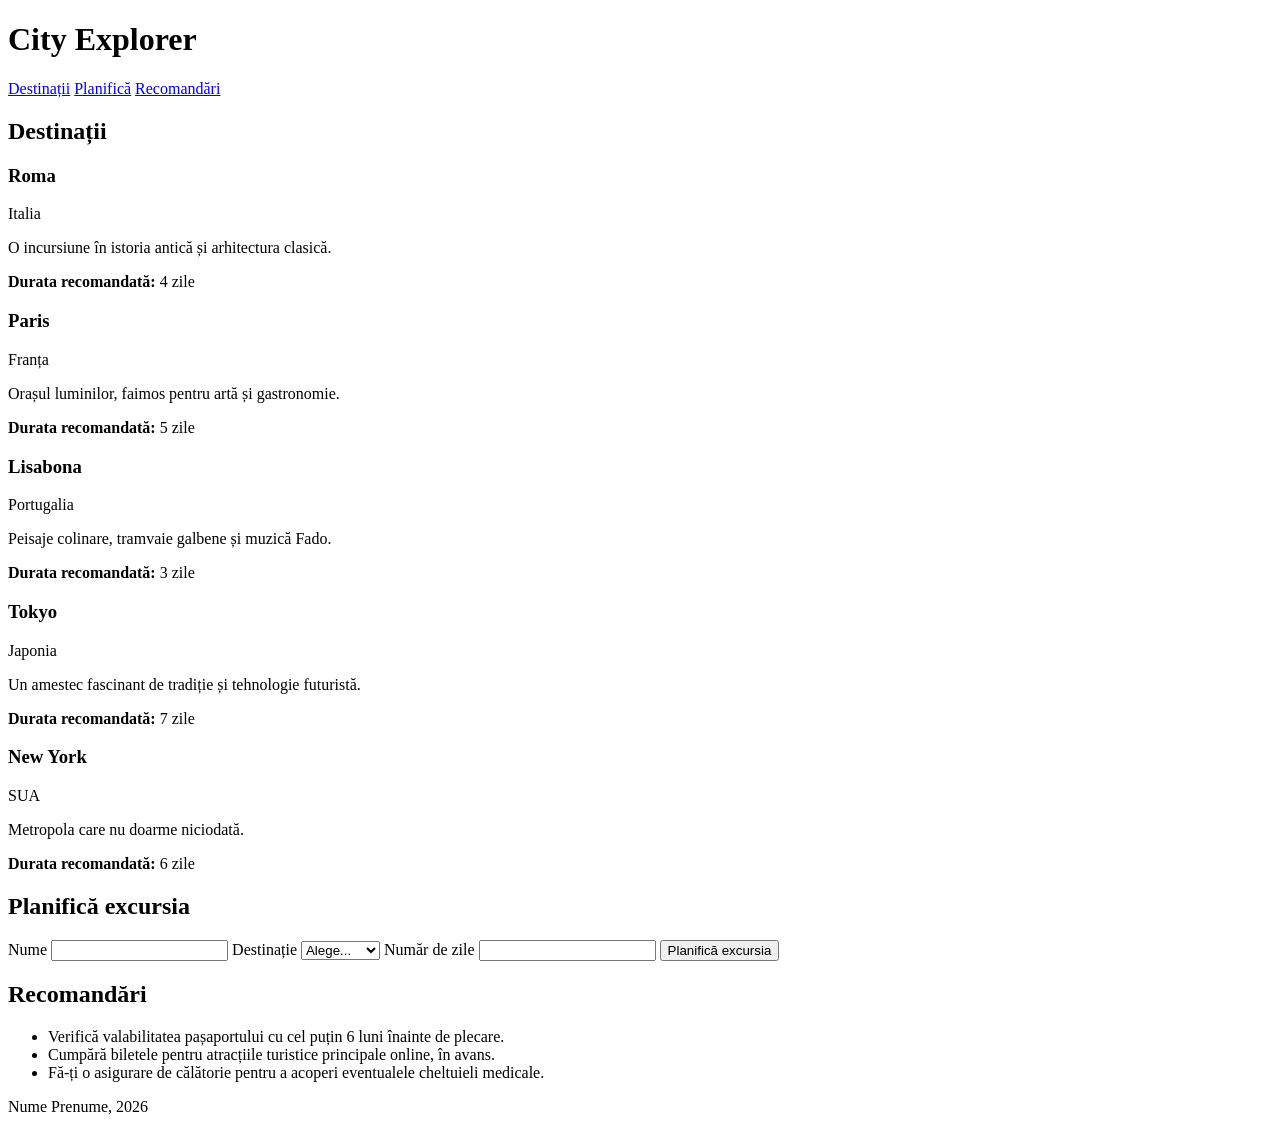
==== city-explorer/index.html @ 70cc8f63 "structura HTML pentru macheta" ====
<!DOCTYPE html>
<html lang="ro">
<head>
    <meta charset="UTF-8">
    <meta name="viewport" content="width=device-width, initial-scale=1.0">
    <title>City Explorer</title>
    <link rel="stylesheet" href="css/style.css">
</head>
<body>
    <header class="site-header">
        <h1>City Explorer</h1>
        <nav class="menu">
            <a href="#destinatii">Destinații</a>
            <a href="#planifica">Planifică</a>
            <a href="#recomandari">Recomandări</a>
        </nav>
    </header>
    
    <main>
        <section id="destinatii">
            <h2>Destinații</h2>
            <div class="cards">
                <article class="card">
                    <h3>Roma</h3>
                    <p>Italia</p>
                    <p>O incursiune în istoria antică și arhitectura clasică.</p>
                    <p><strong>Durata recomandată:</strong> 4 zile</p>
                </article>
                <article class="card">
                    <h3>Paris</h3>
                    <p>Franța</p>
                    <p>Orașul luminilor, faimos pentru artă și gastronomie.</p>
                    <p><strong>Durata recomandată:</strong> 5 zile</p>
                </article>
                <article class="card featured">
                    <h3>Lisabona</h3>
                    <p>Portugalia</p>
                    <p>Peisaje colinare, tramvaie galbene și muzică Fado.</p>
                    <p><strong>Durata recomandată:</strong> 3 zile</p>
                </article>
                <article class="card">
                    <h3>Tokyo</h3>
                    <p>Japonia</p>
                    <p>Un amestec fascinant de tradiție și tehnologie futuristă.</p>
                    <p><strong>Durata recomandată:</strong> 7 zile</p>
                </article>
                <article class="card">
                    <h3>New York</h3>
                    <p>SUA</p>
                    <p>Metropola care nu doarme niciodată.</p>
                    <p><strong>Durata recomandată:</strong> 6 zile</p>
                </article>
            </div>
        </section>
        
        <section id="planifica">
            <h2>Planifică excursia</h2>
            <form class="plan-form">
                <label for="name">Nume</label>
                <input id="name" name="name" type="text">
                
                <label for="destination">Destinație</label>
                <select id="destination" name="destination">
                    <option value="">Alege...</option>
                    <option value="Roma">Roma</option>
                    <option value="Paris">Paris</option>
                    <option value="Lisabona">Lisabona</option>
                    <option value="Tokyo">Tokyo</option>
                    <option value="New York">New York</option>
                </select>
                
                <label for="days">Număr de zile</label>
                <input id="days" name="days" type="number">
                
                <button type="submit">Planifică excursia</button>
            </form>
        </section>

        <section id="recomandari">
            <h2>Recomandări</h2>
            <ul>
                <li>Verifică valabilitatea pașaportului cu cel puțin 6 luni înainte de plecare.</li>
                <li>Cumpără biletele pentru atracțiile turistice principale online, în avans.</li>
                <li>Fă-ți o asigurare de călătorie pentru a acoperi eventualele cheltuieli medicale.</li>
            </ul>
        </section>
    </main>
    
    <footer class="site-footer">
        Nume Prenume, 2026
    </footer>
</body>
</html>
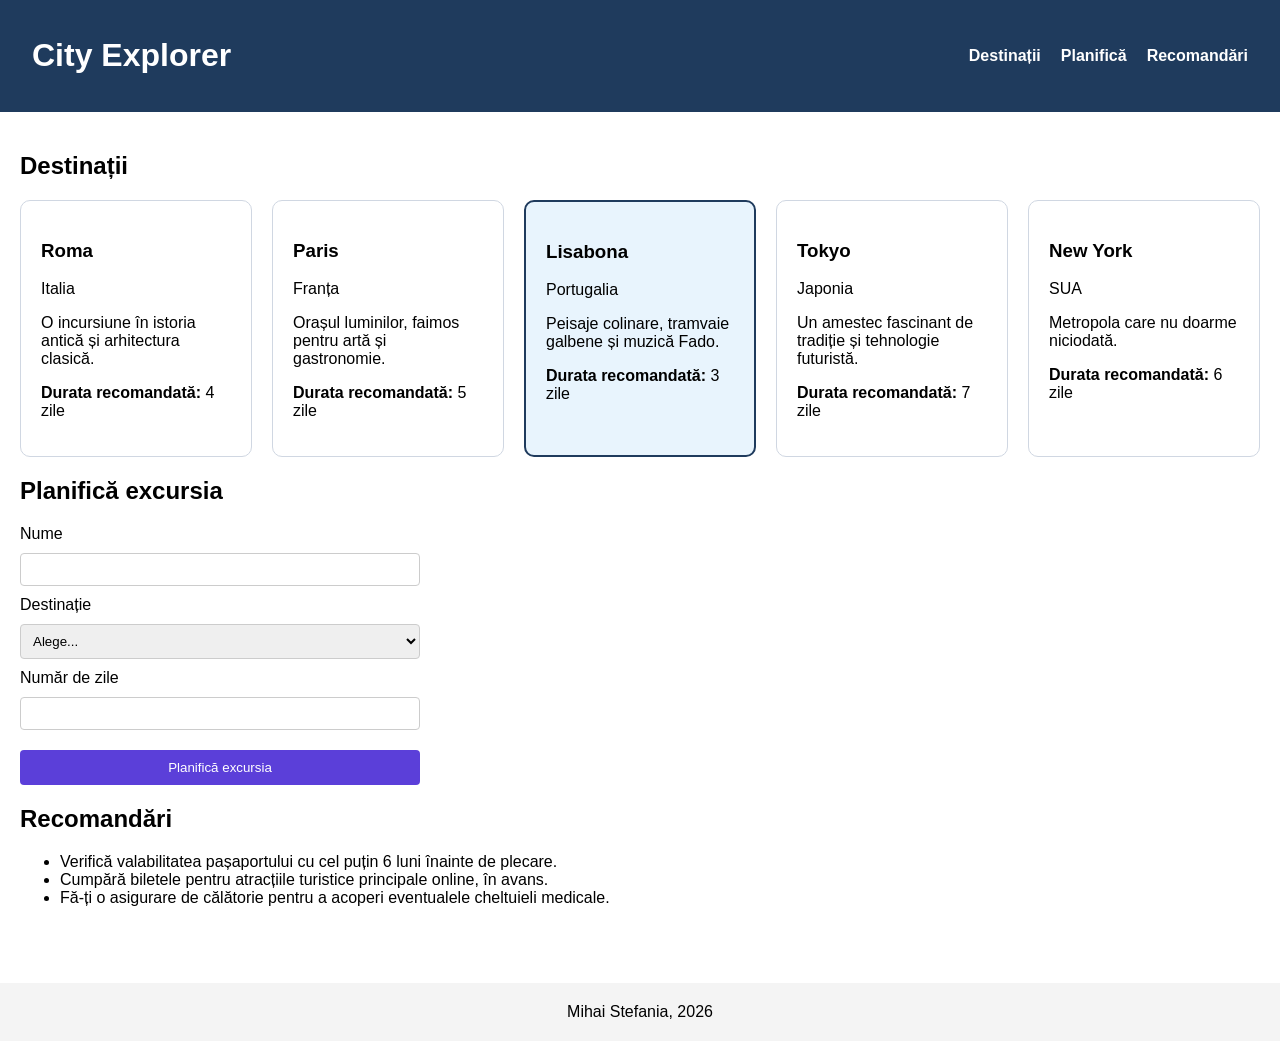
==== commit c94b7e5e: "Laborator 2 Vite si JS" ====
--- a/city-explorer/index.html
+++ b/city-explorer/index.html
@@ -87,7 +87,7 @@
     </main>
     
     <footer class="site-footer">
-        Nume Prenume, 2026
+        Mihai Stefania, 2026
     </footer>
 </body>
 </html>
--- a/city-explorer/css/style.css
+++ b/city-explorer/css/style.css
@@ -0,0 +1,91 @@
+* {
+    box-sizing: border-box; 
+}
+
+body {
+    font-family: sans-serif;
+    margin: 0;
+    padding: 0;
+}
+
+main {
+    padding: 20px;
+}
+
+.site-header {
+    display: flex;
+    justify-content: space-between;
+    align-items: center;
+    padding: 16px 32px;
+    background-color: #1f3b5d;
+    color: #ffffff;
+}
+
+.menu {
+    display: flex;
+    gap: 20px;
+}
+
+.menu a {
+    color: #ffffff;
+    text-decoration: none;
+    font-weight: bold;
+}
+
+.cards {
+    display: grid;
+    grid-template-columns: repeat(auto-fit, minmax(220px, 1fr));
+    gap: 20px;
+    margin-top: 20px;
+}
+
+.card {
+    padding: 20px;
+    border: 1px solid #d0d7e2;
+    border-radius: 10px;
+}
+
+.card:hover {
+    box-shadow: 0 4px 12px rgba(0, 0, 0, 0.1); 
+}
+
+.featured {
+    background-color: #e8f4fd;
+    border: 2px solid #1f3b5d;
+}
+
+.plan-form {
+    display: flex;
+    flex-direction: column;
+    max-width: 400px;
+    gap: 10px;
+}
+
+.plan-form input, 
+.plan-form select {
+    width: 100%;
+    padding: 8px;
+    border: 1px solid #ccc;
+    border-radius: 4px;
+}
+
+input:focus, select:focus {
+    outline: 2px solid #5b3fd9; 
+}
+
+.plan-form button {
+    padding: 10px;
+    margin-top: 10px;
+    background-color: #5b3fd9;
+    color: white;
+    border: none;
+    border-radius: 4px;
+    cursor: pointer;
+}
+
+.site-footer {
+    text-align: center;
+    padding: 20px;
+    background-color: #f4f4f4;
+    margin-top: 40px;
+}
